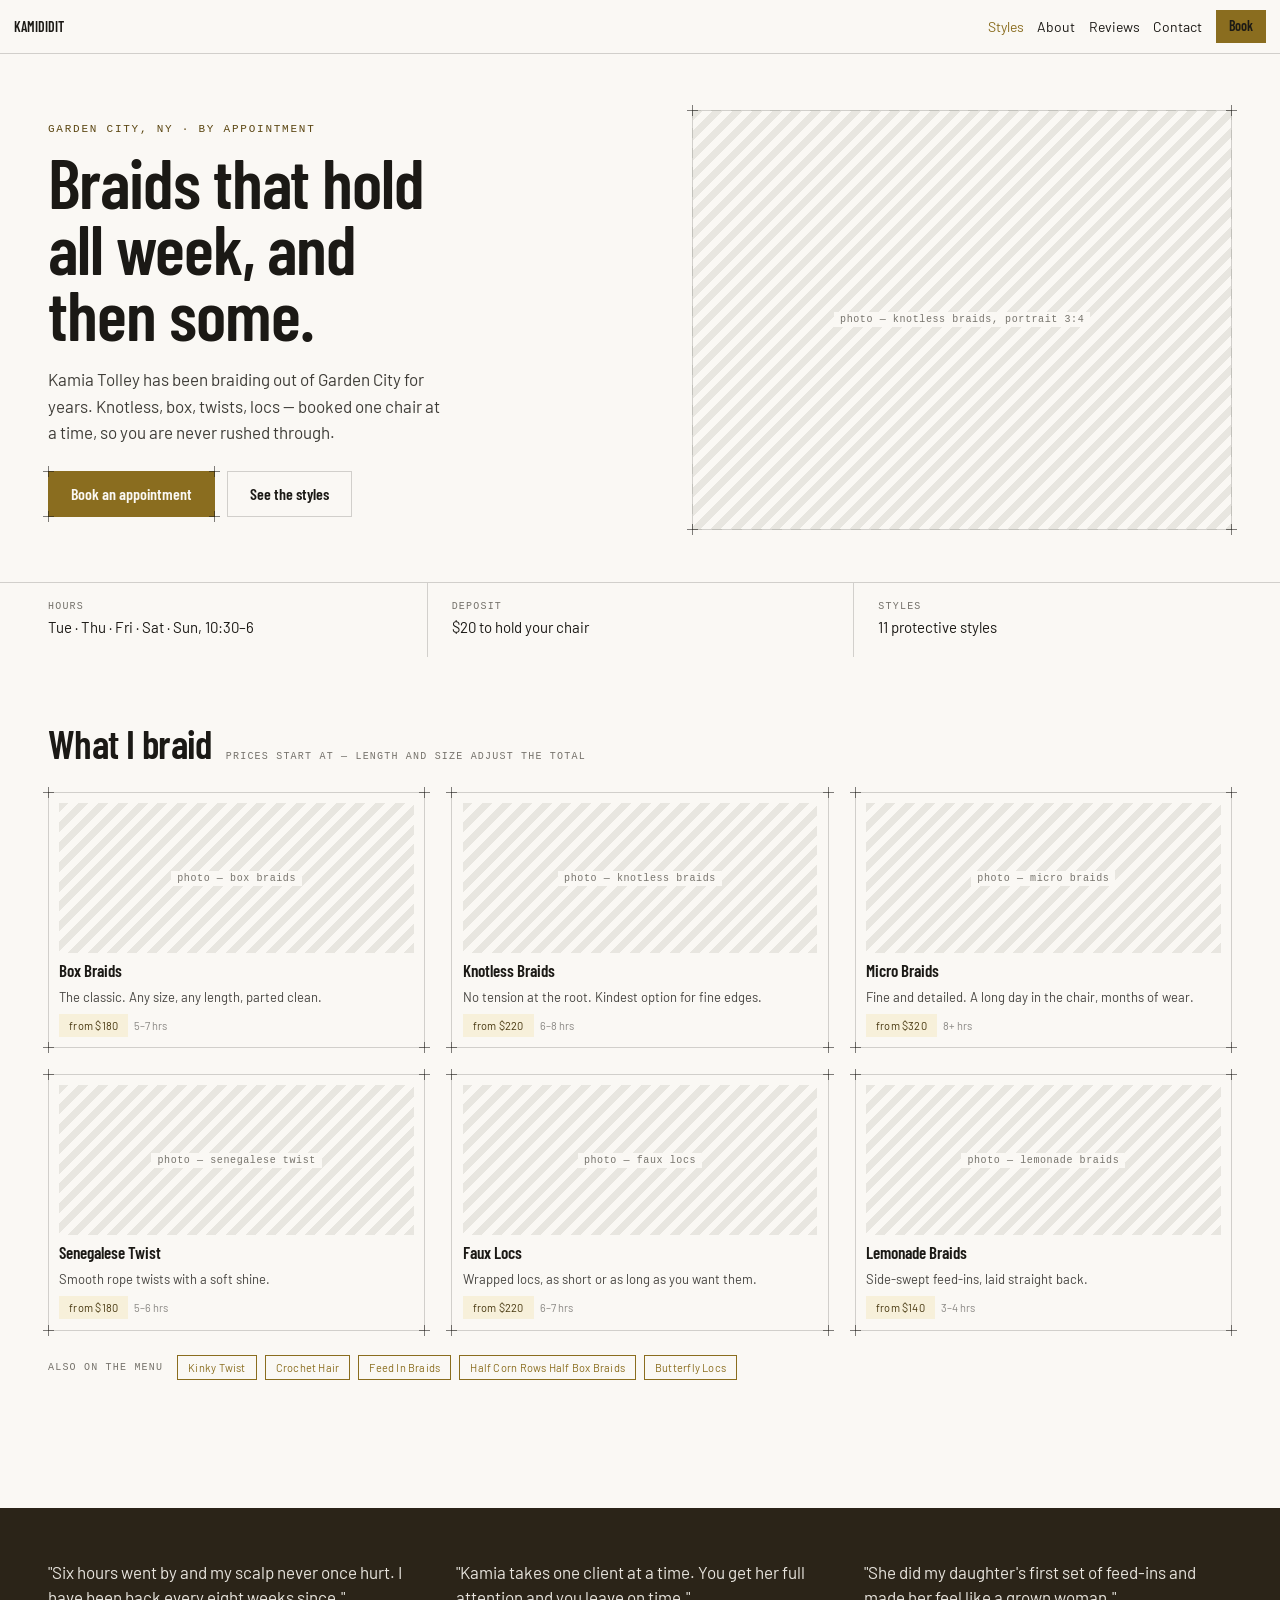
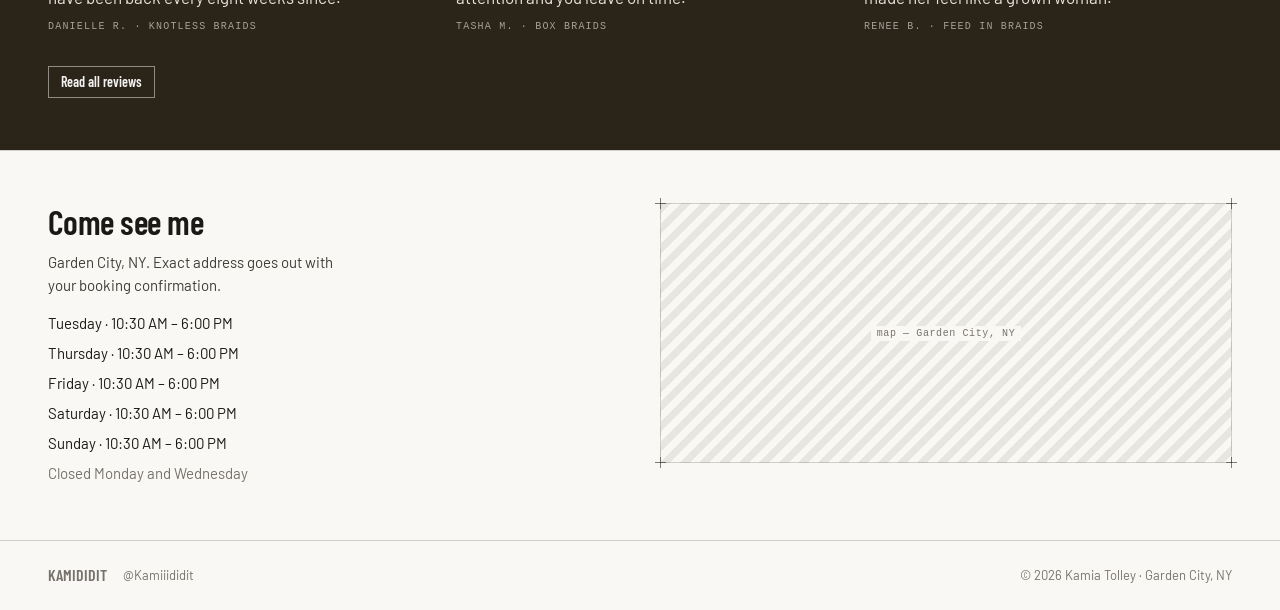
==== index.html @ e4495ba7 "Strip repo down to just the website Moves site/ contents up to the repo root and removes the Claude " ====
<!DOCTYPE html>
<html lang="en">
<head>
<meta charset="utf-8">
<meta name="viewport" content="width=device-width, initial-scale=1">
<title>KamiDidIt — Braiding in Garden City, NY</title>
<meta name="description" content="Kamia Tolley braids out of Garden City, NY — knotless, box, twists and locs, one chair at a time. Book online with a $20 deposit.">
<link rel="stylesheet" href="assets/styles.css">
<link rel="stylesheet" href="assets/site.css">
</head>
<body>

<header class="nav site-nav">
  <a class="nav-brand" href="index.html">KAMIDIDIT</a>
  <nav class="nav-links">
    <a href="index.html" aria-current="page">Styles</a>
    <a href="about.html">About</a>
    <a href="reviews.html">Reviews</a>
    <a href="contact.html">Contact</a>
  </nav>
  <a class="btn btn-primary" href="book.html">Book</a>
  <button class="nav-toggle" id="navToggle" aria-expanded="false" aria-controls="navPanel" aria-label="Menu">
    <svg width="20" height="20" viewBox="0 0 24 24" fill="none" stroke="currentColor" stroke-width="1.5"><path d="M3 6h18M3 12h18M3 18h18"/></svg>
  </button>
  <div class="nav-panel" id="navPanel">
    <a href="index.html" aria-current="page">Styles</a>
    <a href="about.html">About</a>
    <a href="reviews.html">Reviews</a>
    <a href="contact.html">Contact</a>
    <a class="btn btn-primary" href="book.html">Book an appointment</a>
  </div>
</header>

<section class="hero">
  <div>
    <div class="page-kicker">GARDEN CITY, NY · BY APPOINTMENT</div>
    <h1>Braids that hold<br>all week, and<br>then some.</h1>
    <p>Kamia Tolley has been braiding out of Garden City for years. Knotless, box, twists, locs — booked one chair at a time, so you are never rushed through.</p>
    <div class="hero-actions">
      <a class="btn btn-primary blueprint" href="book.html" style="padding:12px 22px;font-size:16px"><i class="corner tl"></i><i class="corner tr"></i><i class="corner bl"></i><i class="corner br"></i>Book an appointment</a>
      <a class="btn btn-secondary" href="#what-i-braid" style="padding:12px 22px;font-size:16px">See the styles</a>
    </div>
  </div>
  <div class="ph blueprint" style="height:420px"><i class="corner tl"></i><i class="corner tr"></i><i class="corner bl"></i><i class="corner br"></i><span>photo — knotless braids, portrait 3:4</span></div>
</section>

<div class="info-strip">
  <div><div class="eyebrow">HOURS</div><div class="value">Tue · Thu · Fri · Sat · Sun, 10:30–6</div></div>
  <div><div class="eyebrow">DEPOSIT</div><div class="value">$20 to hold your chair</div></div>
  <div><div class="eyebrow">STYLES</div><div class="value">11 protective styles</div></div>
</div>

<section class="section" id="what-i-braid">
  <div class="section-title-row">
    <h2 style="font-size:40px;margin:0">What I braid</h2>
    <span class="eyebrow">PRICES START AT — LENGTH AND SIZE ADJUST THE TOTAL</span>
  </div>
  <div class="braid-grid">
    <div class="card blueprint"><i class="corner tl"></i><i class="corner tr"></i><i class="corner bl"></i><i class="corner br"></i>
      <div class="ph" style="height:150px"><span>photo — box braids</span></div>
      <div class="card-title">Box Braids</div><p class="card-body">The classic. Any size, any length, parted clean.</p>
      <div class="card-meta"><span class="tag tag-accent">from $180</span><span>5–7 hrs</span></div></div>
    <div class="card blueprint"><i class="corner tl"></i><i class="corner tr"></i><i class="corner bl"></i><i class="corner br"></i>
      <div class="ph" style="height:150px"><span>photo — knotless braids</span></div>
      <div class="card-title">Knotless Braids</div><p class="card-body">No tension at the root. Kindest option for fine edges.</p>
      <div class="card-meta"><span class="tag tag-accent">from $220</span><span>6–8 hrs</span></div></div>
    <div class="card blueprint"><i class="corner tl"></i><i class="corner tr"></i><i class="corner bl"></i><i class="corner br"></i>
      <div class="ph" style="height:150px"><span>photo — micro braids</span></div>
      <div class="card-title">Micro Braids</div><p class="card-body">Fine and detailed. A long day in the chair, months of wear.</p>
      <div class="card-meta"><span class="tag tag-accent">from $320</span><span>8+ hrs</span></div></div>
    <div class="card blueprint"><i class="corner tl"></i><i class="corner tr"></i><i class="corner bl"></i><i class="corner br"></i>
      <div class="ph" style="height:150px"><span>photo — senegalese twist</span></div>
      <div class="card-title">Senegalese Twist</div><p class="card-body">Smooth rope twists with a soft shine.</p>
      <div class="card-meta"><span class="tag tag-accent">from $180</span><span>5–6 hrs</span></div></div>
    <div class="card blueprint"><i class="corner tl"></i><i class="corner tr"></i><i class="corner bl"></i><i class="corner br"></i>
      <div class="ph" style="height:150px"><span>photo — faux locs</span></div>
      <div class="card-title">Faux Locs</div><p class="card-body">Wrapped locs, as short or as long as you want them.</p>
      <div class="card-meta"><span class="tag tag-accent">from $220</span><span>6–7 hrs</span></div></div>
    <div class="card blueprint"><i class="corner tl"></i><i class="corner tr"></i><i class="corner bl"></i><i class="corner br"></i>
      <div class="ph" style="height:150px"><span>photo — lemonade braids</span></div>
      <div class="card-title">Lemonade Braids</div><p class="card-body">Side-swept feed-ins, laid straight back.</p>
      <div class="card-meta"><span class="tag tag-accent">from $140</span><span>3–4 hrs</span></div></div>
  </div>
  <div class="also-on-menu">
    <span class="eyebrow">ALSO ON THE MENU</span>
    <span class="tag tag-outline">Kinky Twist</span><span class="tag tag-outline">Crochet Hair</span><span class="tag tag-outline">Feed In Braids</span><span class="tag tag-outline">Half Corn Rows Half Box Braids</span><span class="tag tag-outline">Butterfly Locs</span>
  </div>
</section>

<div class="ink-band" style="margin-top:64px">
  <div class="ink-band-grid">
    <div><p class="quote">"Six hours went by and my scalp never once hurt. I have been back every eight weeks since."</p><div class="attrib">DANIELLE R. · KNOTLESS BRAIDS</div></div>
    <div><p class="quote">"Kamia takes one client at a time. You get her full attention and you leave on time."</p><div class="attrib">TASHA M. · BOX BRAIDS</div></div>
    <div><p class="quote">"She did my daughter's first set of feed-ins and made her feel like a grown woman."</p><div class="attrib">RENEE B. · FEED IN BRAIDS</div></div>
  </div>
  <div style="margin-top:34px"><a class="btn" href="reviews.html">Read all reviews</a></div>
</div>

<div class="visit-grid">
  <div>
    <h2 style="font-size:34px;margin:0 0 10px">Come see me</h2>
    <p style="color:var(--color-neutral-800);max-width:36ch">Garden City, NY. Exact address goes out with your booking confirmation.</p>
    <div class="hours-list">
      <div>Tuesday · 10:30 AM – 6:00 PM</div><div>Thursday · 10:30 AM – 6:00 PM</div><div>Friday · 10:30 AM – 6:00 PM</div><div>Saturday · 10:30 AM – 6:00 PM</div><div>Sunday · 10:30 AM – 6:00 PM</div>
      <div class="closed">Closed Monday and Wednesday</div>
    </div>
  </div>
  <div class="ph blueprint" style="height:260px"><i class="corner tl"></i><i class="corner tr"></i><i class="corner bl"></i><i class="corner br"></i><span>map — Garden City, NY</span></div>
</div>

<footer class="site-footer">
  <span class="nav-brand">KAMIDIDIT</span>
  <span>@Kamiiididit</span>
  <span class="copyright">© 2026 Kamia Tolley · Garden City, NY</span>
</footer>

<script src="assets/site.js"></script>
</body>
</html>
---- assets/styles.css ----
/* Industry — design-system tokens and component classes. This file is the source of truth for the system's look; retune it here and see readme.md. */
@import url('https://fonts.googleapis.com/css2?family=Barlow:wght@400;500;700&family=Barlow+Condensed:wght@400;600&display=swap');

:root {
  --color-bg: #f2f2f3;
  --color-surface: #e9e9ea;
  --color-text: #1d1f20;
  --color-accent: #5980a6;
  --color-accent-2: #728fab;
  --color-divider: color-mix(in srgb, #1d1f20 16%, transparent);

  /* Tonal ramps — generated in OKLCH on one shared lightness scale, so the
     same step of any role matches the others in visual value. */
  --color-neutral-100: #f5f5f8;
  --color-neutral-200: #e7e7ea;
  --color-neutral-300: #d4d4d7;
  --color-neutral-400: #b7b7ba;
  --color-neutral-500: #98989b;
  --color-neutral-600: #7a7a7d;
  --color-neutral-700: #5d5d60;
  --color-neutral-800: #424244;
  --color-neutral-900: #2b2b2d;

  --color-accent-100: #eef6ff;
  --color-accent-200: #d6ebff;
  --color-accent-300: #b5d9fd;
  --color-accent-400: #94bce3;
  --color-accent-500: #749dc4;
  --color-accent-600: #597ea3;
  --color-accent-700: #416180;
  --color-accent-800: #2c455d;
  --color-accent-900: #1d2d3d;

  --color-accent-2-100: #eef6ff;
  --color-accent-2-200: #d6ebff;
  --color-accent-2-300: #bdd8f2;
  --color-accent-2-400: #9ebbd8;
  --color-accent-2-500: #7e9cb8;
  --color-accent-2-600: #627d98;
  --color-accent-2-700: #486077;
  --color-accent-2-800: #314457;
  --color-accent-2-900: #1f2d3a;

  --font-heading: "Barlow Condensed", system-ui, sans-serif;
  --font-heading-weight: 600;
  --font-body: "Barlow", system-ui, sans-serif;

  --space-1: 3.4px;
  --space-2: 6.8px;
  --space-3: 10.2px;
  --space-4: 13.6px;
  --space-6: 20.4px;
  --space-8: 27.2px;

  --radius-sm: 2px;
  --radius-md: 4px;
  --radius-lg: 7px;

  /* Elevation — derived from the ground: soft ink-tinted shadows on a
     light theme, a hairline edge + ambient darkness on a dark one. */
  --shadow-sm: 0 1px 2px color-mix(in srgb, #2b2b2d 14%, transparent);
  --shadow-md: 0 3px 10px color-mix(in srgb, #2b2b2d 16%, transparent);
  --shadow-lg: 0 12px 32px color-mix(in srgb, #2b2b2d 22%, transparent);
}

body {
  background: var(--color-bg);
  color: var(--color-text);
  font-family: var(--font-body);
}
h1, h2, h3, h4 { font-family: var(--font-heading); font-weight: var(--font-heading-weight); }

.blueprint {
  position: relative;
  border: 1px solid var(--color-divider);
  border-radius: 0;
}
/* The overlay image treatments (halftone, duotone) clip their overlay
   (overflow:hidden); a blueprint wrapper draws its registration marks
   outside the box, so when both classes share a wrapper the frame must
   win. */
.blueprint.halftone, .blueprint.plate, .blueprint.duotone { overflow: visible; }
.blueprint > .corner {
  position: absolute; width: 11px; height: 11px;
  color: color-mix(in srgb, var(--color-text) 55%, transparent);
}
.blueprint > .corner::before, .blueprint > .corner::after {
  content: ""; position: absolute; background: currentColor;
}
.blueprint > .corner::before { left: 5px; top: 0; width: 1px; height: 100%; }
.blueprint > .corner::after  { top: 5px; left: 0; width: 100%; height: 1px; }
.blueprint > .corner.tl { top: -6px; left: -6px; }
.blueprint > .corner.tr { top: -6px; right: -6px; }
.blueprint > .corner.bl { bottom: -6px; left: -6px; }
.blueprint > .corner.br { bottom: -6px; right: -6px; }

.duotone{position:relative;overflow:hidden}
.duotone::after{content:"";position:absolute;inset:0;pointer-events:none;
  background:var(--color-accent);mix-blend-mode:color}

/* ══════════════════════════════════════════════════════════════════════════
   Components — built with the tokens above. Plain CSS
   on plain HTML: no JavaScript, no build step. Each class is documented in
   readme.md and demonstrated in foundations/ and components/.
   ══════════════════════════════════════════════════════════════════════ */

*, *::before, *::after { box-sizing: border-box; }
body { margin: 0; font-size: 15px; line-height: 1.55; font-weight: 400; }
h1, h2, h3, h4, h5, h6 {
  font-family: var(--font-heading); font-weight: var(--font-heading-weight);
  line-height: 1.12; letter-spacing: -0.015em; margin: 0 0 var(--space-2);
}
h1 { font-size: 42px; }
h2 { font-size: 32px; }
h3 { font-size: 25px; }
h4 { font-size: 20px; }
h5 { font-size: 16px; }
h6 { font-size: 13px; }
h6 { letter-spacing: 0.08em; text-transform: uppercase; }
p { margin: 0 0 var(--space-3); }
a { color: var(--color-accent); text-underline-offset: 3px; }
img { display: block; max-width: 100%; }
figure { margin: 0; }
figcaption {
  font-size: 11px; margin-top: var(--space-1);
  color: color-mix(in srgb, var(--color-text) 55%, transparent);
}
.text-muted { color: color-mix(in srgb, var(--color-text) 55%, transparent); }
:focus { outline: none; }
:focus-visible { outline: 2px solid var(--color-accent); outline-offset: 2px; }
::selection { background: color-mix(in srgb, var(--color-accent) 30%, transparent); }

/* — rules — */
.hr {
  height: 1px; border: 0; margin: var(--space-4) 0;
  background: var(--color-divider);
}

/* — buttons — */
.btn {
  display: inline-flex; align-items: center; justify-content: center; gap: 6px;
  cursor: pointer; text-decoration: none;
  font-family: var(--font-heading); font-weight: var(--font-heading-weight);
  font-size: 14px; line-height: 1.2; color: var(--color-text); /* matches the .input's 14px —
     the pair sits side by side in sign-up rows */
  background: transparent; border: 1px solid transparent;
  padding: var(--space-2) calc(var(--space-3) * 1.2);
  border-radius: var(--radius-md);
}
.btn svg { display: block; }
.btn:disabled { opacity: 0.45; cursor: not-allowed; }
.btn-primary { background: var(--color-accent); color: var(--color-bg); }
.btn-primary:hover { background: var(--color-accent-600); }
.btn-primary:active { background: var(--color-accent-700); }
.btn-secondary { border-color: var(--color-divider); }
.btn-secondary:hover { background: color-mix(in srgb, var(--color-text) 7%, transparent); }
.btn-secondary:active { background: color-mix(in srgb, var(--color-text) 14%, transparent); }
.btn-ghost { color: var(--color-accent); padding-inline: var(--space-1); }
.btn-ghost:hover { background: color-mix(in srgb, var(--color-accent) 10%, transparent); }
.btn-ghost:active { background: color-mix(in srgb, var(--color-accent) 18%, transparent); }
.btn-icon { width: 36px; height: 36px; padding: 0; }
.btn-block { width: 100%; margin-top: var(--space-2); }

/* — forms — */
.field > label {
  display: block; font-size: 12px; margin-bottom: 5px;
  color: color-mix(in srgb, var(--color-text) 70%, transparent);
}
.input {
  width: 100%; min-height: 36px; padding: 6px 10px; font: inherit;
  font-size: 14px; color: var(--color-text); caret-color: var(--color-accent);
  background: var(--color-surface);
  border: 1px solid var(--color-divider); border-radius: var(--radius-md);
}
.input:hover { border-color: color-mix(in srgb, var(--color-text) 45%, transparent); }
.input:focus-visible { border-color: var(--color-accent); outline-offset: 0; }
textarea.input { min-height: 90px; resize: vertical; }
.radio { display: inline-flex; align-items: center; gap: 8px; cursor: pointer; font-size: 14px; }
.radio input, .seg-opt input {
  position: absolute; opacity: 0; width: 0; height: 0; pointer-events: none;
}
.radio .dot {
  width: 16px; height: 16px; flex: none; border-radius: 50%;
  border: 1.5px solid var(--color-divider);
}
.radio:hover .dot { border-color: var(--color-accent); }
.radio input:checked + .dot {
  border-color: var(--color-accent); background: var(--color-accent);
  box-shadow: inset 0 0 0 4px var(--color-bg);
}
.radio input:focus-visible + .dot { outline: 2px solid var(--color-accent); outline-offset: 2px; }
.seg {
  display: inline-flex; overflow: hidden;
  border: 1px solid var(--color-divider); border-radius: var(--radius-md);
}
.seg-opt {
  display: inline-flex; align-items: center; gap: 6px;
  padding: 7px 12px; font-size: 13px; cursor: pointer;
}
.seg-opt + .seg-opt { border-left: 1px solid var(--color-divider); }
.seg-opt:has(input:checked) { background: var(--color-accent); color: var(--color-bg); }
.seg-opt:not(:has(input:checked)):hover { background: color-mix(in srgb, var(--color-text) 7%, transparent); }
.seg-opt:has(input:focus-visible) { outline: 2px solid var(--color-accent); outline-offset: -2px; }

/* — cards — */
.card {
  display: flex; flex-direction: column; gap: var(--space-2);
  padding: var(--space-3); border-radius: var(--radius-md); background: var(--color-surface);
}
.card-kicker { font-size: 10px; letter-spacing: 0.1em; text-transform: uppercase; color: var(--color-accent); }
.card-title {
  font-family: var(--font-heading); font-weight: var(--font-heading-weight);
  font-size: 17px; line-height: 1.2;
}
.card-body { margin: 0; font-size: 13px; opacity: 0.8; flex: 1; }
.card-meta {
  display: flex; align-items: center; gap: 6px; font-size: 11px;
  color: color-mix(in srgb, var(--color-text) 50%, transparent);
}
.elev-sm { box-shadow: var(--shadow-sm); }
.elev-md { box-shadow: var(--shadow-md); }
.elev-lg { box-shadow: var(--shadow-lg); }

/* — tags — */
.tag {
  display: inline-flex; align-items: center; font-size: 11px;
  letter-spacing: 0.02em; padding: 3px 10px;
  border-radius: calc(var(--radius-md) * 0.75);
}
.tag-accent { background: var(--color-accent-100); color: var(--color-accent-800); }
.tag-accent-2 { background: var(--color-accent-2-100); color: var(--color-accent-2-800); }
.tag-neutral { background: var(--color-neutral-100); color: var(--color-neutral-800); }
.tag-outline { border: 1px solid var(--color-accent); color: var(--color-accent); }

/* — navigation — */
.nav {
  display: flex; align-items: center; gap: var(--space-4);
  padding: var(--space-3) var(--space-4);
  border-bottom: none;
}
.nav-brand {
  font-family: var(--font-heading); font-weight: var(--font-heading-weight);
  font-size: 18px; margin-right: auto;
}
.nav a { color: inherit; text-decoration: none; font-size: 14px; }
.nav a:hover, .nav a[aria-current='page'] { color: var(--color-accent); }

/* — tables — */
.table { width: 100%; border-collapse: collapse; font-size: 14px; }
.table th {
  text-align: left; font-size: 11px; letter-spacing: 0.08em; text-transform: uppercase;
  color: color-mix(in srgb, var(--color-text) 60%, transparent);
  padding: var(--space-2); border-bottom: 1px solid var(--color-divider);
}
.table td {
  padding: var(--space-2);
  border-bottom: 1px solid color-mix(in srgb, var(--color-text) 8%, transparent);
}
.table tbody tr:hover { background: color-mix(in srgb, var(--color-text) 4%, transparent); }

/* — dialog — */
.dialog-backdrop {
  position: fixed; inset: 0; display: grid; place-items: center;
  padding: var(--space-4);
  background: color-mix(in srgb, var(--color-neutral-900) 50%, transparent);
}
.dialog {
  width: min(440px, 100%); display: flex; flex-direction: column; gap: var(--space-3);
  padding: var(--space-4); border-radius: var(--radius-lg);
  background: var(--color-surface); box-shadow: var(--shadow-lg);
}
.dialog-title {
  font-family: var(--font-heading); font-weight: var(--font-heading-weight);
  font-size: 20px;
}
.dialog-body { font-size: 14px; opacity: 0.85; }
.dialog-actions { display: flex; justify-content: flex-end; gap: var(--space-2); margin-top: var(--space-2); }

/* — blueprint frame: components are wireframe objects (see .blueprint
     and .corner above) — square, transparent, hairline-bordered — */
.card, .btn, .input, .tag, .seg, .dialog { border-radius: 0; }
.card, .dialog { background: transparent; border: 1px solid var(--color-divider); }
.btn { border: 1px solid var(--color-divider); }
.btn-primary { border-color: var(--color-accent); }
.btn-ghost { border-color: transparent; }
---- assets/site.css ----
/* KamiDidIt — brand layer on top of the Industry design system (styles.css).
   Only tokens + page layout live here; components (.btn, .card, .nav, .tag,
   .table, .field/.input, .seg, .blueprint) come from the design system. */

:root {
  /* Brand override — warm gold-on-cream, light */
  --color-bg: #faf8f4;
  --color-surface: #f1eee7;
  --color-text: #1b1915;
  --color-accent: #8a6d1f;
  --color-accent-2: #8a6d1f;
  --color-divider: color-mix(in srgb, #1b1915 18%, transparent);

  --color-neutral-100: #f5f4f0;
  --color-neutral-200: #e8e6e0;
  --color-neutral-300: #d5d2ca;
  --color-neutral-400: #b6b3aa;
  --color-neutral-500: #94918a;
  --color-neutral-600: #76736c;
  --color-neutral-700: #5a5751;
  --color-neutral-800: #3f3d38;
  --color-neutral-900: #2a2824;

  --color-accent-100: #f7f0da;
  --color-accent-200: #eee2bc;
  --color-accent-300: #e0cd96;
  --color-accent-400: #c2a95f;
  --color-accent-500: #a78a34;
  --color-accent-600: #705818;
  --color-accent-700: #5c4713;
  --color-accent-800: #46360e;
  --color-accent-900: #241b06;

  --color-accent-2-100: #f7f0da;
  --color-accent-2-800: #46360e;

  --shadow-sm: 0 1px 2px rgba(27, 25, 21, .14);
  --shadow-md: 0 3px 10px rgba(27, 25, 21, .16);
  --shadow-lg: 0 12px 32px rgba(27, 25, 21, .22);

  /* Fixed brand ink — the reversed-type band, same in both themes */
  --color-ink: #2b2418;
  --color-ink-text: #f7f4ee;

  --page-pad: 48px;
}

@media (prefers-color-scheme: dark) {
  :root {
    --color-bg: #141310;
    --color-surface: #1e1c18;
    --color-text: #f3f0ea;
    --color-accent: #d9b65a;
    --color-accent-2: #d9b65a;
    --color-divider: color-mix(in srgb, #f3f0ea 20%, transparent);

    --color-neutral-100: #252420;
    --color-neutral-200: #2e2c27;
    --color-neutral-300: #3c3a34;
    --color-neutral-400: #6c6a63;
    --color-neutral-500: #8c8a82;
    --color-neutral-600: #a8a59c;
    --color-neutral-700: #c5c1b8;
    --color-neutral-800: #ded9d0;
    --color-neutral-900: #f4f1ea;

    --color-accent-100: #2c2413;
    --color-accent-200: #3a2f18;
    --color-accent-300: #4c3e1f;
    --color-accent-400: #6d5a2e;
    --color-accent-500: #a88b42;
    --color-accent-600: #e7ca83;
    --color-accent-700: #e4c576;
    --color-accent-800: #f3e5bd;
    --color-accent-900: #1a1509;

    --color-accent-2-100: #2c2413;
    --color-accent-2-800: #f3e5bd;

    --shadow-sm: 0 1px 2px rgba(0, 0, 0, .5);
    --shadow-md: 0 3px 10px rgba(0, 0, 0, .55);
    --shadow-lg: 0 12px 32px rgba(0, 0, 0, .6);
  }
}

html { background: var(--color-bg); }
body { max-width: 1280px; margin: 0 auto; }

/* Primary button text needs to read on the gold fill in both themes —
   the design system's default .btn-primary color is --color-bg, which is
   already right, but keep it explicit where a link isn't a real button. */
.btn-primary { color: var(--color-bg); }

/* — placeholder photo/map blocks — the site ships without real photography
   yet; these mark exactly where it drops in later. — */
.ph {
  position: relative;
  background: repeating-linear-gradient(135deg, var(--color-neutral-200) 0 7px, var(--color-bg) 7px 14px);
  display: grid;
  place-items: center;
  text-align: center;
}
.ph span {
  font: 10px ui-monospace, Menlo, monospace;
  letter-spacing: .06em;
  color: var(--color-neutral-600);
  background: var(--color-bg);
  padding: 2px 6px;
}

/* — site nav — */
.site-nav {
  border-bottom: 1px solid var(--color-divider);
  position: relative;
}
.site-nav .nav-links { display: flex; align-items: center; gap: var(--space-4); }
.nav-toggle {
  display: none;
  margin-left: auto;
  background: none; border: none; cursor: pointer;
  width: 36px; height: 36px; padding: 0;
  color: var(--color-text);
}
.nav-toggle svg { display: block; margin: auto; }
.nav-panel { display: none; }

@media (max-width: 760px) {
  .site-nav .nav-links, .site-nav > .btn-primary { display: none; }
  .nav-toggle { display: block; }
  .site-nav.is-open .nav-panel {
    display: flex; flex-direction: column; gap: 2px;
    position: absolute; top: 100%; left: 0; right: 0;
    background: var(--color-bg);
    border-bottom: 1px solid var(--color-divider);
    padding: var(--space-2) var(--space-4) var(--space-4);
    box-shadow: var(--shadow-md);
    z-index: 20;
  }
  .nav-panel a {
    padding: 12px 4px; color: inherit; text-decoration: none;
    border-bottom: 1px solid color-mix(in srgb, var(--color-text) 8%, transparent);
    font-size: 15px;
  }
  .nav-panel a[aria-current='page'] { color: var(--color-accent); }
  .nav-panel .btn { margin-top: 10px; }
}

/* — page chrome — */
.page-header {
  padding: 52px var(--page-pad) 40px;
  border-bottom: 1px solid var(--color-divider);
}
.page-kicker {
  font: 11px ui-monospace, Menlo, monospace;
  letter-spacing: .16em;
  color: var(--color-accent-700);
  margin-bottom: 14px;
}
.section { padding: 64px var(--page-pad) 0; }
.section:last-of-type { padding-bottom: 64px; }
.section-title-row {
  display: flex; align-items: baseline; gap: 14px; margin-bottom: 26px; flex-wrap: wrap;
}
.eyebrow {
  font: 10px ui-monospace, monospace; letter-spacing: .12em; color: var(--color-neutral-600);
}

/* — homepage hero — */
.hero {
  display: grid; grid-template-columns: 1.05fr .95fr; gap: 48px;
  padding: 56px var(--page-pad) 0; align-items: center;
}
.hero h1 { font-size: 70px; line-height: .94; margin: 0 0 20px; }
.hero p { font-size: 17px; max-width: 40ch; color: var(--color-neutral-800); }
.hero-actions { display: flex; gap: 12px; margin-top: 26px; flex-wrap: wrap; }

.info-strip {
  display: grid; grid-template-columns: repeat(3, 1fr);
  border-top: 1px solid var(--color-divider); margin-top: 52px;
}
.info-strip > div { padding: 18px var(--page-pad); }
.info-strip > div + div { border-left: 1px solid var(--color-divider); padding: 18px 24px; }
.info-strip .eyebrow { margin-bottom: 4px; }
.info-strip .value { font-size: 15px; }

.braid-grid { display: grid; grid-template-columns: repeat(3, 1fr); gap: 26px; }
.also-on-menu { display: flex; flex-wrap: wrap; gap: 8px; margin-top: 24px; align-items: center; }
.also-on-menu .eyebrow { margin-right: 6px; }

.ink-band { background: var(--color-ink); color: var(--color-ink-text); padding: 52px var(--page-pad); }
.ink-band .quote { font-size: 17px; line-height: 1.5; color: rgba(247, 244, 238, .92); }
.ink-band .attrib { font: 10px ui-monospace, monospace; letter-spacing: .12em; color: rgba(247, 244, 238, .6); }
.ink-band-grid { display: grid; grid-template-columns: repeat(3, 1fr); gap: 40px; }
.ink-band .btn { border-color: rgba(247, 244, 238, .5); color: #f2f2f3; }

.visit-grid {
  display: grid; grid-template-columns: 1fr 1fr; gap: 40px;
  padding: 52px var(--page-pad); border-top: 1px solid var(--color-divider);
}
.hours-list { font-size: 15px; line-height: 2; margin-top: 10px; }
.hours-list .closed { color: var(--color-neutral-600); }

.site-footer {
  display: flex; align-items: center; gap: 16px; padding: 22px var(--page-pad);
  border-top: 1px solid var(--color-divider); font-size: 13px; color: var(--color-neutral-600);
  flex-wrap: wrap;
}
.site-footer .nav-brand { margin: 0; font-size: 16px; }
.site-footer .copyright { margin-left: auto; }

/* — about page — */
.about-grid { display: grid; grid-template-columns: 1fr 1fr; gap: 36px; padding: 48px 40px; }
.about-grid h1 { font-size: 52px; line-height: .98; margin: 0 0 18px; }
.about-grid p { font-size: 16px; color: var(--color-neutral-800); }
.about-stats { display: grid; grid-template-columns: 1fr 1fr; gap: 0; margin-top: 26px; border-top: 1px solid var(--color-divider); }
.about-stats > div { padding: 14px 0; }
.about-stats > div:nth-child(n+3) { border-top: 1px solid color-mix(in srgb, var(--color-text) 8%, transparent); }
.about-stats .value { font-family: var(--font-heading); font-size: 20px; }
.prep-grid { display: grid; grid-template-columns: repeat(3, 1fr); gap: 26px; margin-top: 20px; }
.prep-grid h4 { margin: 0 0 6px; }
.prep-grid p { font-size: 14px; color: var(--color-neutral-700); margin: 0; }
.section-rule { padding: 0 40px 48px; }
.section-rule .eyebrow { padding-bottom: 12px; border-bottom: 1px solid var(--color-divider); letter-spacing: .14em; }

/* — reviews page — */
.reviews-header { display: flex; align-items: flex-end; gap: 28px; padding: 44px var(--page-pad) 28px; border-bottom: 1px solid var(--color-divider); flex-wrap: wrap; }
.reviews-header h1 { font-size: 52px; margin: 0; }
.reviews-header .rating { margin-left: auto; text-align: right; }
.reviews-header .rating .num { font-family: var(--font-heading); font-size: 56px; line-height: 1; color: var(--color-accent-700); }
.reviews-grid { display: grid; grid-template-columns: 1fr 1fr; gap: 24px; padding: 32px var(--page-pad) 44px; }

/* — contact page — */
.contact-grid { display: grid; grid-template-columns: 1.2fr .8fr; gap: 40px; padding: 44px var(--page-pad) 56px; }
.contact-grid h1 { font-size: 48px; margin: 0 0 8px; }
.reach-list { font-size: 15px; line-height: 2.1; }

/* — booking wizard — */
.wizard-wrap { display: flex; justify-content: center; padding: 40px 20px 64px; }
.wizard-card { width: 100%; max-width: 420px; background: var(--color-bg); border: 1px solid var(--color-divider); box-shadow: var(--shadow-sm); }
.wizard-head { display: flex; align-items: center; gap: 10px; padding: 14px 16px; border-bottom: 1px solid var(--color-divider); }
.wizard-head .brand { margin: 0 0 0 auto; font-family: var(--font-heading); font-weight: 600; font-size: 15px; }
.wizard-progress { display: grid; grid-template-columns: repeat(4, 1fr); gap: 4px; padding: 0 16px; margin-top: 14px; }
.wizard-progress span { height: 3px; background: var(--color-neutral-300); }
.wizard-progress span.done { background: var(--color-accent); }
.wizard-step { padding: 20px 16px 24px; }
.wizard-step h3 { font-size: 28px; margin: 0 0 4px; }
.wizard-step > p.step-hint { font-size: 14px; color: var(--color-neutral-700); }
.wizard-step[hidden] { display: none; }

.style-list { display: flex; flex-direction: column; gap: 0; margin-top: 10px; }
.style-list .radio { justify-content: space-between; padding: 13px 0; border-bottom: 1px solid color-mix(in srgb, var(--color-text) 9%, transparent); width: 100%; }
.style-list .radio .name { display: flex; gap: 10px; align-items: center; }
.style-list .radio .hrs { color: var(--color-neutral-600); font-size: 13px; }

.field-block { margin-top: 18px; }
.field-block .eyebrow { margin-bottom: 8px; }

.cal-head { display: flex; justify-content: space-between; align-items: center; margin: 16px 0 10px; }
.cal-head .month { font-family: var(--font-heading); font-size: 19px; }
.cal-head .arrows { display: flex; gap: 6px; }
.cal-dow { display: grid; grid-template-columns: repeat(7, 1fr); gap: 4px; font: 10px ui-monospace, monospace; color: var(--color-neutral-600); text-align: center; margin-bottom: 6px; }
.cal-grid { display: grid; grid-template-columns: repeat(7, 1fr); gap: 4px; text-align: center; font-size: 13px; }
.cal-grid button {
  padding: 9px 0; border: 1px solid var(--color-divider); background: var(--color-bg); color: var(--color-text);
  font: inherit; cursor: pointer;
}
.cal-grid button.muted { color: var(--color-neutral-400); border-color: transparent; cursor: default; }
.cal-grid button.selected { background: var(--color-accent); color: var(--color-bg); border-color: var(--color-accent); }
.cal-grid button:disabled { cursor: not-allowed; opacity: .5; }

.time-row { display: flex; gap: 8px; }
.time-row .seg-opt { flex: 1; justify-content: center; border: 1px solid var(--color-divider); min-height: 44px; }

.summary-table td { font-size: 14px; }
.summary-table .total td { font-family: var(--font-heading); font-size: 17px; }
.summary-table .muted td { color: var(--color-neutral-600); }

.confirm-panel { padding: 40px 16px 48px; text-align: center; }
.confirm-panel .mark { width: 56px; height: 56px; margin: 0 auto 18px; border: 1px solid var(--color-accent); display: grid; place-items: center; color: var(--color-accent); }
.confirm-panel h3 { font-size: 26px; margin: 0 0 10px; }
.confirm-panel p { color: var(--color-neutral-700); font-size: 14px; }

/* — responsive — */
@media (max-width: 900px) {
  :root { --page-pad: 24px; }
  .hero, .about-grid, .visit-grid, .contact-grid { grid-template-columns: 1fr; }
  .hero { padding-top: 40px; }
  .hero .ph { order: -1; height: 300px !important; }
  .braid-grid { grid-template-columns: repeat(2, 1fr); }
  .ink-band-grid, .reviews-grid, .prep-grid { grid-template-columns: 1fr; }
  .info-strip { grid-template-columns: 1fr; }
  .info-strip > div + div { border-left: none; border-top: 1px solid var(--color-divider); }
  .reviews-header .rating { margin-left: 0; text-align: left; }
  .hero h1 { font-size: 48px; }
}
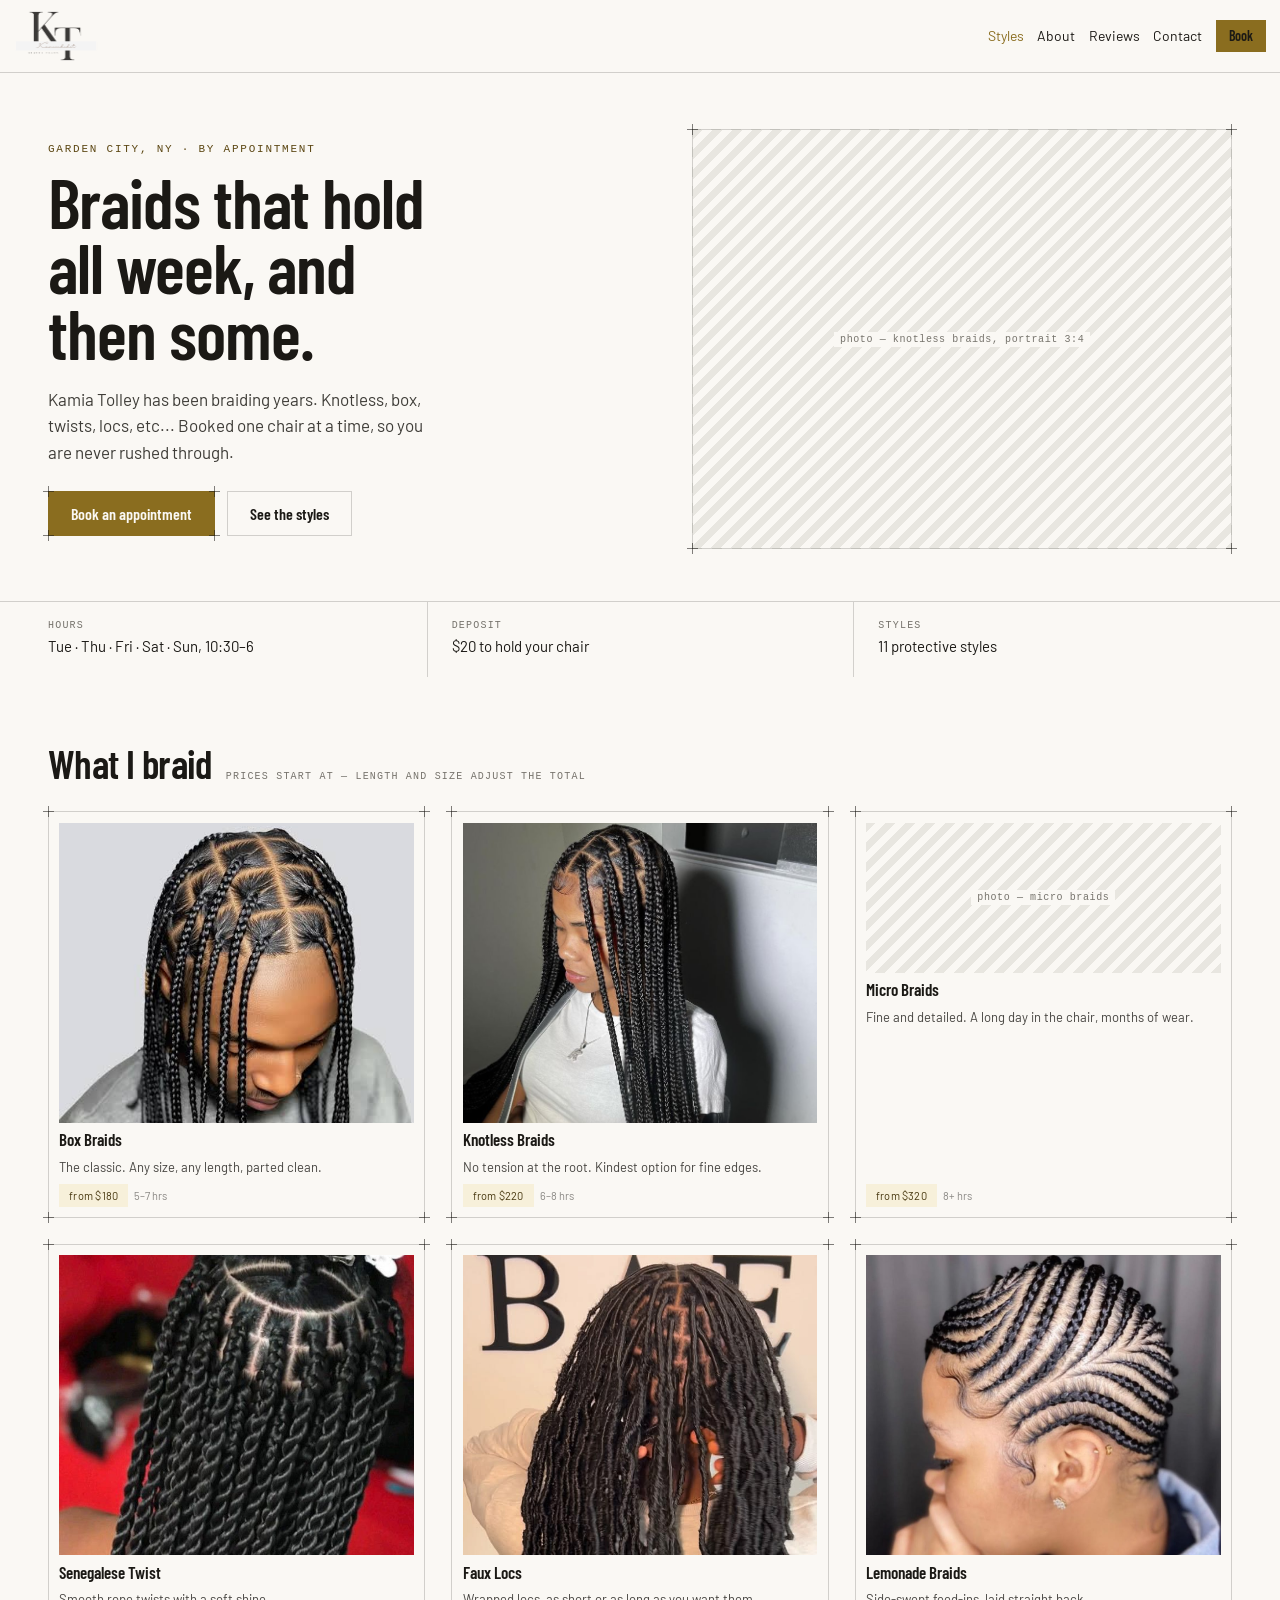
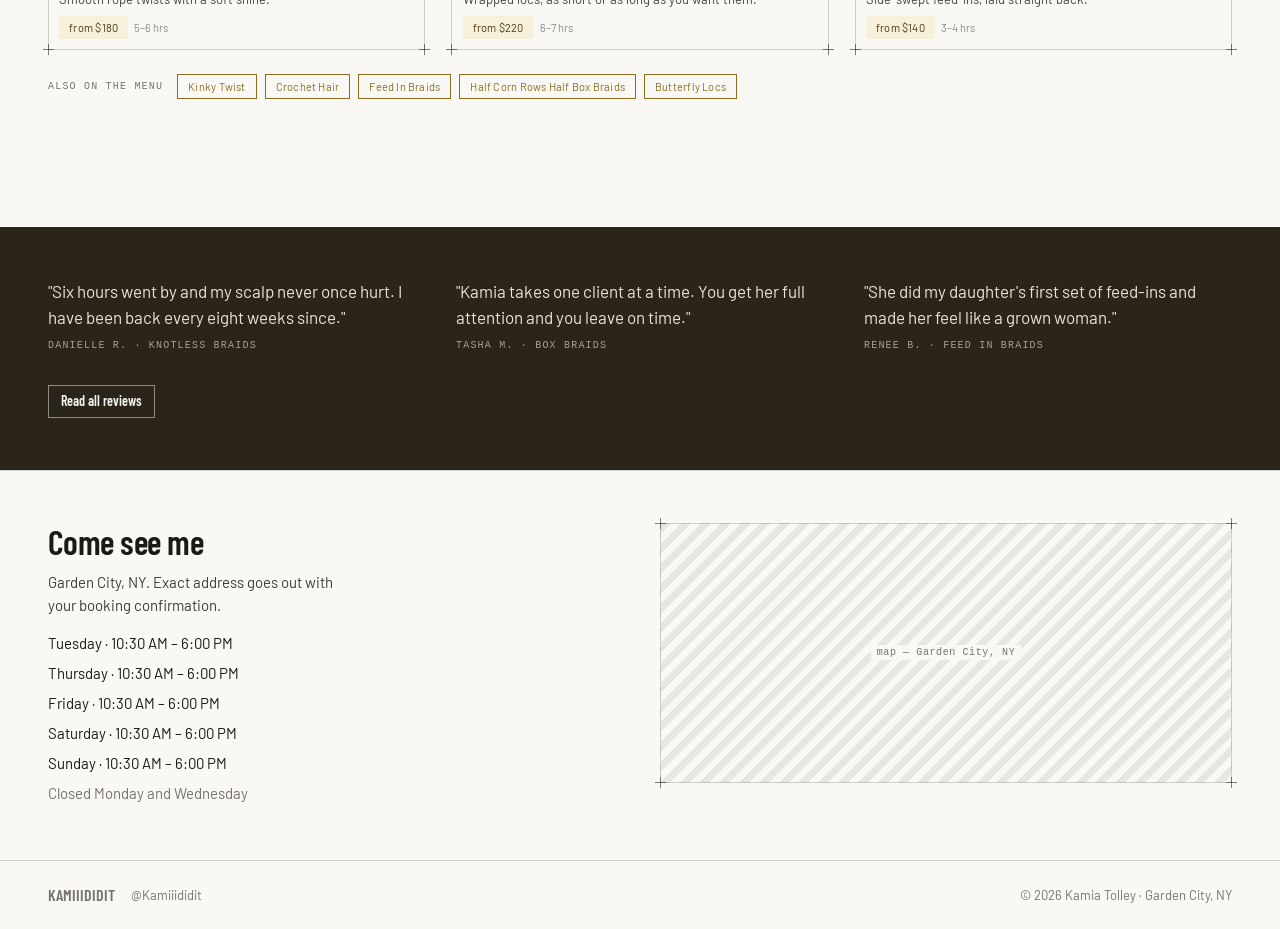
==== commit 175d3dd4: "Photos" ====
--- a/index.html
+++ b/index.html
@@ -11,7 +11,7 @@
 <body>
 
 <header class="nav site-nav">
-  <a class="nav-brand" href="index.html">KAMIDIDIT</a>
+  <a class="nav-brand" href="index.html"><img class="nav-logo" src="assets/logo.png" alt="KamiiiDidIt"></a>
   <nav class="nav-links">
     <a href="index.html" aria-current="page">Styles</a>
     <a href="about.html">About</a>
@@ -35,7 +35,7 @@
   <div>
     <div class="page-kicker">GARDEN CITY, NY · BY APPOINTMENT</div>
     <h1>Braids that hold<br>all week, and<br>then some.</h1>
-    <p>Kamia Tolley has been braiding out of Garden City for years. Knotless, box, twists, locs — booked one chair at a time, so you are never rushed through.</p>
+    <p>Kamia Tolley has been braiding years. Knotless, box, twists, locs, etc... Booked one chair at a time, so you are never rushed through.</p>
     <div class="hero-actions">
       <a class="btn btn-primary blueprint" href="book.html" style="padding:12px 22px;font-size:16px"><i class="corner tl"></i><i class="corner tr"></i><i class="corner bl"></i><i class="corner br"></i>Book an appointment</a>
       <a class="btn btn-secondary" href="#what-i-braid" style="padding:12px 22px;font-size:16px">See the styles</a>
@@ -57,11 +57,11 @@
   </div>
   <div class="braid-grid">
     <div class="card blueprint"><i class="corner tl"></i><i class="corner tr"></i><i class="corner bl"></i><i class="corner br"></i>
-      <div class="ph" style="height:150px"><span>photo — box braids</span></div>
+      <img class="card-photo" src="assets/img/box-braids.jpg" alt="Box braids" style="object-position: center 20%;">
       <div class="card-title">Box Braids</div><p class="card-body">The classic. Any size, any length, parted clean.</p>
       <div class="card-meta"><span class="tag tag-accent">from $180</span><span>5–7 hrs</span></div></div>
     <div class="card blueprint"><i class="corner tl"></i><i class="corner tr"></i><i class="corner bl"></i><i class="corner br"></i>
-      <div class="ph" style="height:150px"><span>photo — knotless braids</span></div>
+      <img class="card-photo" src="assets/img/knotless-braids.jpg" alt="Knotless braids" style="object-position: center 10%;">
       <div class="card-title">Knotless Braids</div><p class="card-body">No tension at the root. Kindest option for fine edges.</p>
       <div class="card-meta"><span class="tag tag-accent">from $220</span><span>6–8 hrs</span></div></div>
     <div class="card blueprint"><i class="corner tl"></i><i class="corner tr"></i><i class="corner bl"></i><i class="corner br"></i>
@@ -69,15 +69,15 @@
       <div class="card-title">Micro Braids</div><p class="card-body">Fine and detailed. A long day in the chair, months of wear.</p>
       <div class="card-meta"><span class="tag tag-accent">from $320</span><span>8+ hrs</span></div></div>
     <div class="card blueprint"><i class="corner tl"></i><i class="corner tr"></i><i class="corner bl"></i><i class="corner br"></i>
-      <div class="ph" style="height:150px"><span>photo — senegalese twist</span></div>
+      <img class="card-photo" src="assets/img/senegalese-twist.jpg" alt="Senegalese twist" style="object-position: center 5%;">
       <div class="card-title">Senegalese Twist</div><p class="card-body">Smooth rope twists with a soft shine.</p>
       <div class="card-meta"><span class="tag tag-accent">from $180</span><span>5–6 hrs</span></div></div>
     <div class="card blueprint"><i class="corner tl"></i><i class="corner tr"></i><i class="corner bl"></i><i class="corner br"></i>
-      <div class="ph" style="height:150px"><span>photo — faux locs</span></div>
+      <img class="card-photo" src="assets/img/faux-locs.jpg" alt="Faux locs" style="object-position: center 10%;">
       <div class="card-title">Faux Locs</div><p class="card-body">Wrapped locs, as short or as long as you want them.</p>
       <div class="card-meta"><span class="tag tag-accent">from $220</span><span>6–7 hrs</span></div></div>
     <div class="card blueprint"><i class="corner tl"></i><i class="corner tr"></i><i class="corner bl"></i><i class="corner br"></i>
-      <div class="ph" style="height:150px"><span>photo — lemonade braids</span></div>
+      <img class="card-photo" src="assets/img/lemonade-braids.jpg" alt="Lemonade braids" style="object-position: center 5%;">
       <div class="card-title">Lemonade Braids</div><p class="card-body">Side-swept feed-ins, laid straight back.</p>
       <div class="card-meta"><span class="tag tag-accent">from $140</span><span>3–4 hrs</span></div></div>
   </div>
@@ -109,7 +109,7 @@
 </div>
 
 <footer class="site-footer">
-  <span class="nav-brand">KAMIDIDIT</span>
+  <span class="nav-brand">KAMIIIDIDIT</span>
   <span>@Kamiiididit</span>
   <span class="copyright">© 2026 Kamia Tolley · Garden City, NY</span>
 </footer>
--- a/assets/site.css
+++ b/assets/site.css
@@ -38,49 +38,11 @@
   --shadow-md: 0 3px 10px rgba(27, 25, 21, .16);
   --shadow-lg: 0 12px 32px rgba(27, 25, 21, .22);
 
-  /* Fixed brand ink — the reversed-type band, same in both themes */
+  /* Fixed brand ink — the reversed-type band */
   --color-ink: #2b2418;
   --color-ink-text: #f7f4ee;
 
   --page-pad: 48px;
-}
-
-@media (prefers-color-scheme: dark) {
-  :root {
-    --color-bg: #141310;
-    --color-surface: #1e1c18;
-    --color-text: #f3f0ea;
-    --color-accent: #d9b65a;
-    --color-accent-2: #d9b65a;
-    --color-divider: color-mix(in srgb, #f3f0ea 20%, transparent);
-
-    --color-neutral-100: #252420;
-    --color-neutral-200: #2e2c27;
-    --color-neutral-300: #3c3a34;
-    --color-neutral-400: #6c6a63;
-    --color-neutral-500: #8c8a82;
-    --color-neutral-600: #a8a59c;
-    --color-neutral-700: #c5c1b8;
-    --color-neutral-800: #ded9d0;
-    --color-neutral-900: #f4f1ea;
-
-    --color-accent-100: #2c2413;
-    --color-accent-200: #3a2f18;
-    --color-accent-300: #4c3e1f;
-    --color-accent-400: #6d5a2e;
-    --color-accent-500: #a88b42;
-    --color-accent-600: #e7ca83;
-    --color-accent-700: #e4c576;
-    --color-accent-800: #f3e5bd;
-    --color-accent-900: #1a1509;
-
-    --color-accent-2-100: #2c2413;
-    --color-accent-2-800: #f3e5bd;
-
-    --shadow-sm: 0 1px 2px rgba(0, 0, 0, .5);
-    --shadow-md: 0 3px 10px rgba(0, 0, 0, .55);
-    --shadow-lg: 0 12px 32px rgba(0, 0, 0, .6);
-  }
 }
 
 html { background: var(--color-bg); }
@@ -114,6 +76,7 @@
   position: relative;
 }
 .site-nav .nav-links { display: flex; align-items: center; gap: var(--space-4); }
+.nav-logo { display: block; height: 52px; width: auto; }
 .nav-toggle {
   display: none;
   margin-left: auto;
@@ -184,6 +147,8 @@
 .info-strip .value { font-size: 15px; }
 
 .braid-grid { display: grid; grid-template-columns: repeat(3, 1fr); gap: 26px; }
+.card-photo { height: 300px; width: 100%; object-fit: cover; display: block; }
+.card-photo-seat { height: 100%; width: 100%; object-fit: cover; display: block; }
 .also-on-menu { display: flex; flex-wrap: wrap; gap: 8px; margin-top: 24px; align-items: center; }
 .also-on-menu .eyebrow { margin-right: 6px; }
 
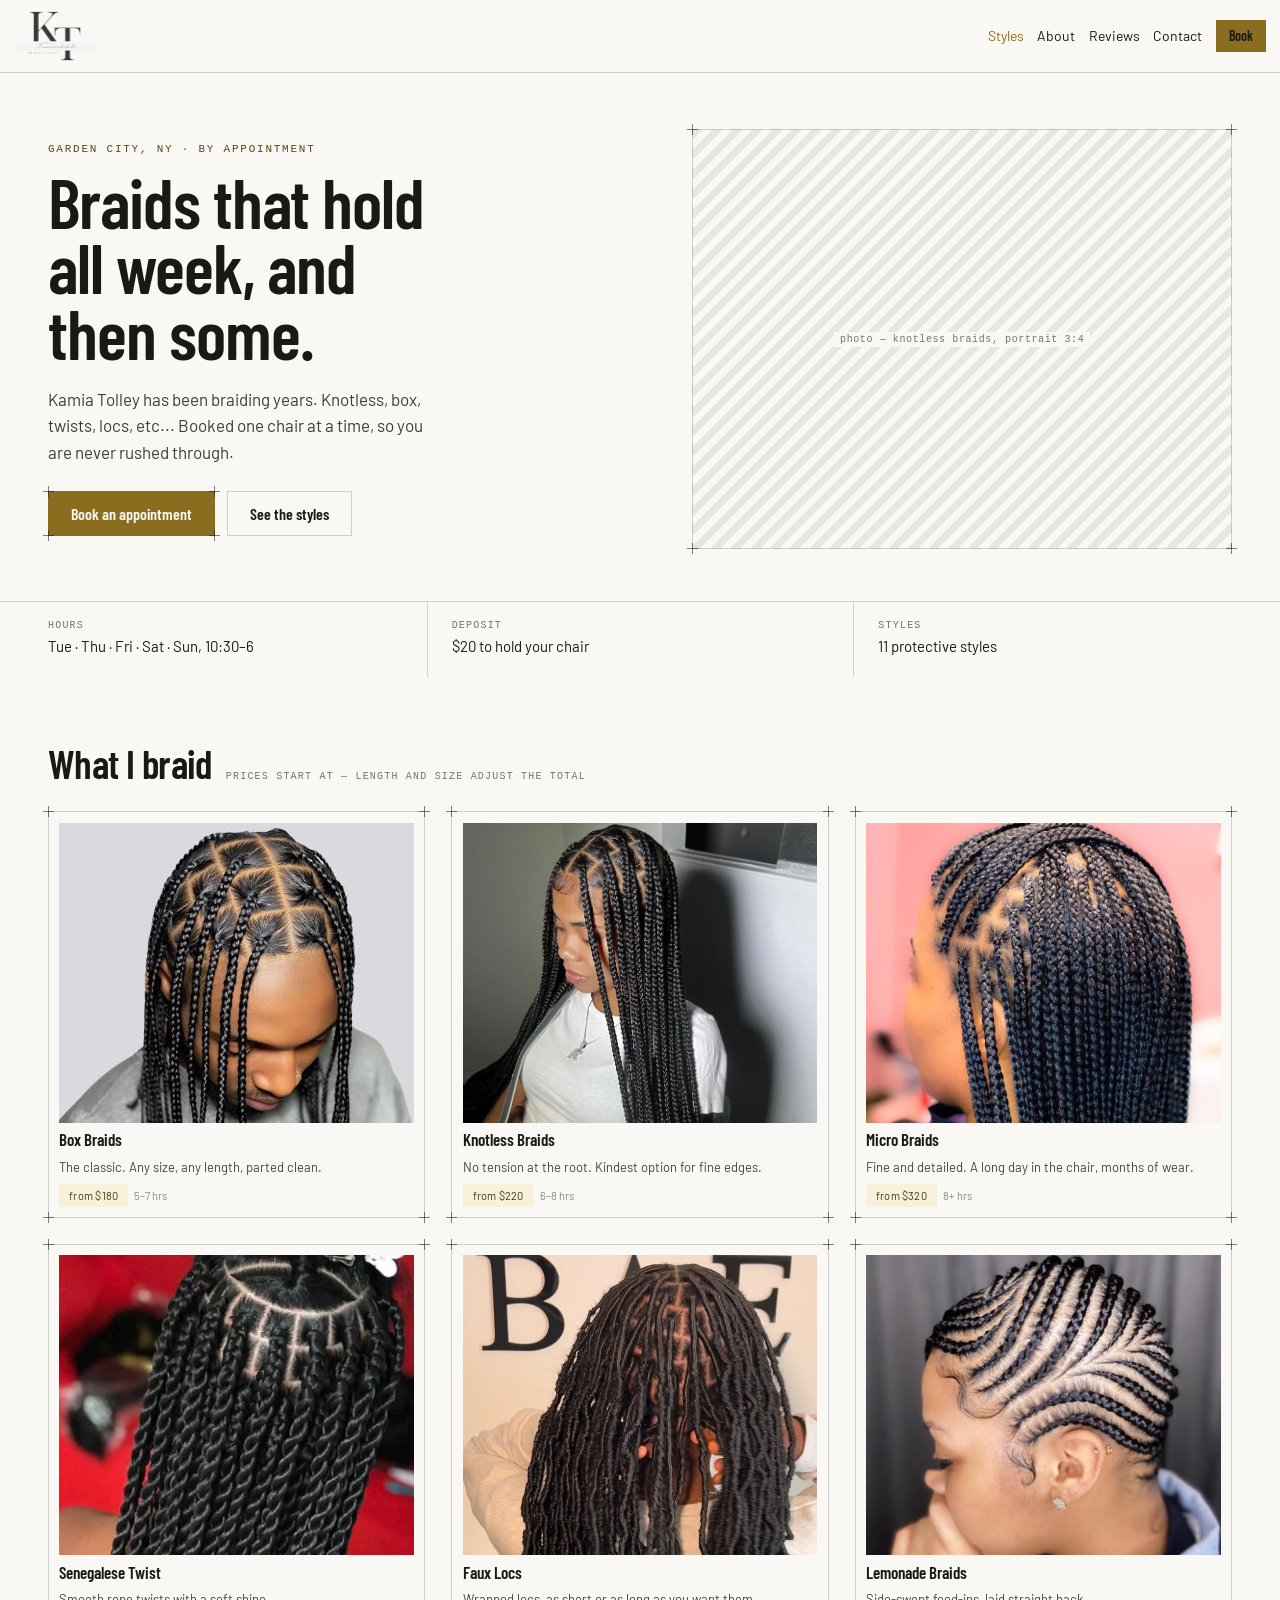
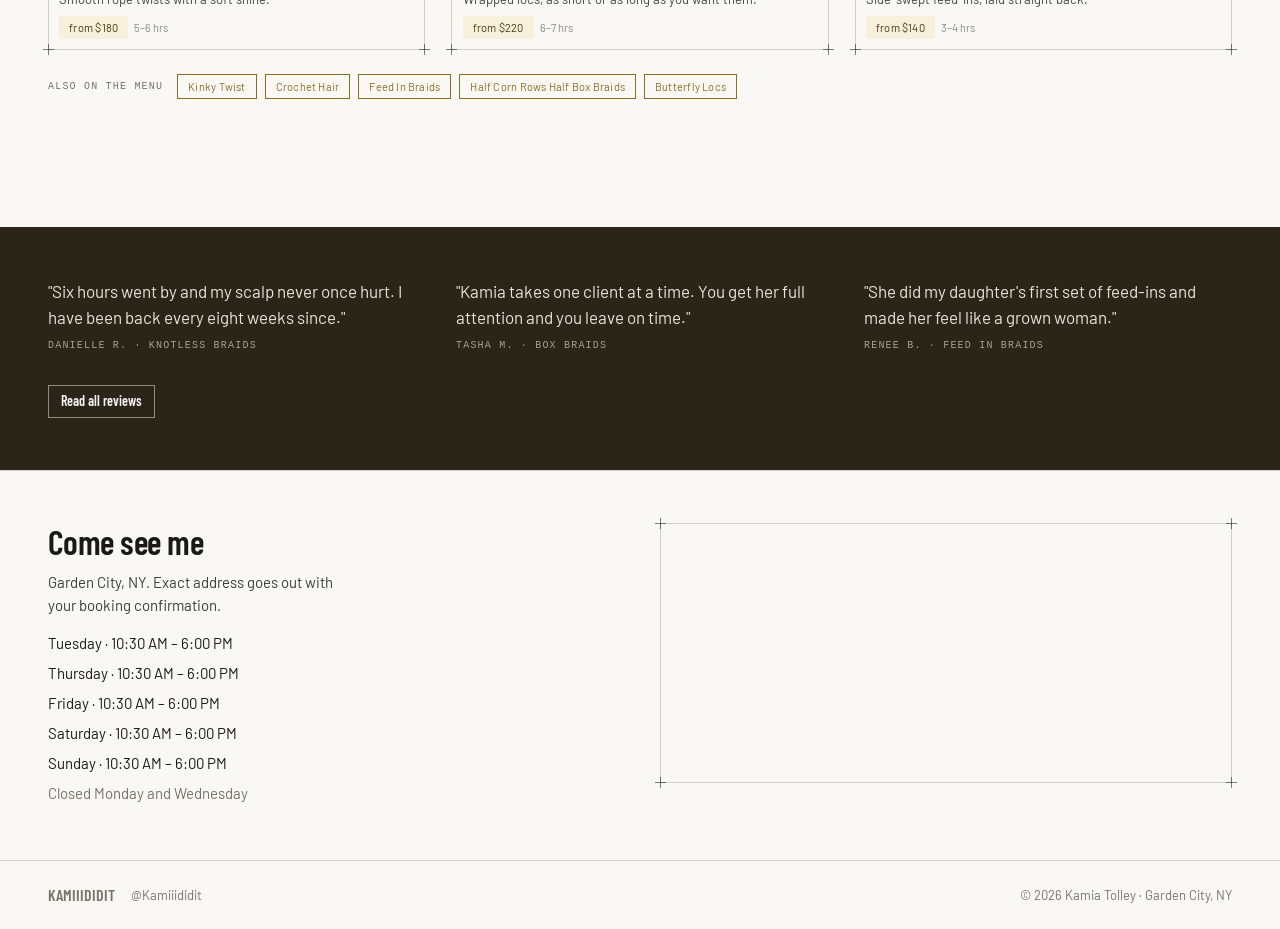
==== commit da216ad0: "Length-based durations, dynamic time slots, functional calendar, and real map - Booking wizard: cale" ====
--- a/index.html
+++ b/index.html
@@ -65,7 +65,7 @@
       <div class="card-title">Knotless Braids</div><p class="card-body">No tension at the root. Kindest option for fine edges.</p>
       <div class="card-meta"><span class="tag tag-accent">from $220</span><span>6–8 hrs</span></div></div>
     <div class="card blueprint"><i class="corner tl"></i><i class="corner tr"></i><i class="corner bl"></i><i class="corner br"></i>
-      <div class="ph" style="height:150px"><span>photo — micro braids</span></div>
+      <img class="card-photo" src="assets/img/micro.jpg" alt="Micro Braids" style="object-position: center 5%;">
       <div class="card-title">Micro Braids</div><p class="card-body">Fine and detailed. A long day in the chair, months of wear.</p>
       <div class="card-meta"><span class="tag tag-accent">from $320</span><span>8+ hrs</span></div></div>
     <div class="card blueprint"><i class="corner tl"></i><i class="corner tr"></i><i class="corner bl"></i><i class="corner br"></i>
@@ -105,7 +105,7 @@
       <div class="closed">Closed Monday and Wednesday</div>
     </div>
   </div>
-  <div class="ph blueprint" style="height:260px"><i class="corner tl"></i><i class="corner tr"></i><i class="corner bl"></i><i class="corner br"></i><span>map — Garden City, NY</span></div>
+  <div class="blueprint" style="height:260px"><i class="corner tl"></i><i class="corner tr"></i><i class="corner bl"></i><i class="corner br"></i><iframe src="https://maps.google.com/maps?q=Garden%20City%2C%20NY&z=13&output=embed" width="100%" height="100%" style="border:0;display:block" loading="lazy" referrerpolicy="no-referrer-when-downgrade" title="Map of Garden City, NY"></iframe></div>
 </div>
 
 <footer class="site-footer">
--- a/assets/site.css
+++ b/assets/site.css
@@ -233,8 +233,8 @@
 .cal-grid button.selected { background: var(--color-accent); color: var(--color-bg); border-color: var(--color-accent); }
 .cal-grid button:disabled { cursor: not-allowed; opacity: .5; }
 
-.time-row { display: flex; gap: 8px; }
-.time-row .seg-opt { flex: 1; justify-content: center; border: 1px solid var(--color-divider); min-height: 44px; }
+.time-row { display: flex; flex-wrap: wrap; gap: 8px; }
+.time-row .seg-opt { flex: 1 1 30%; justify-content: center; border: 1px solid var(--color-divider); min-height: 44px; }
 
 .summary-table td { font-size: 14px; }
 .summary-table .total td { font-family: var(--font-heading); font-size: 17px; }
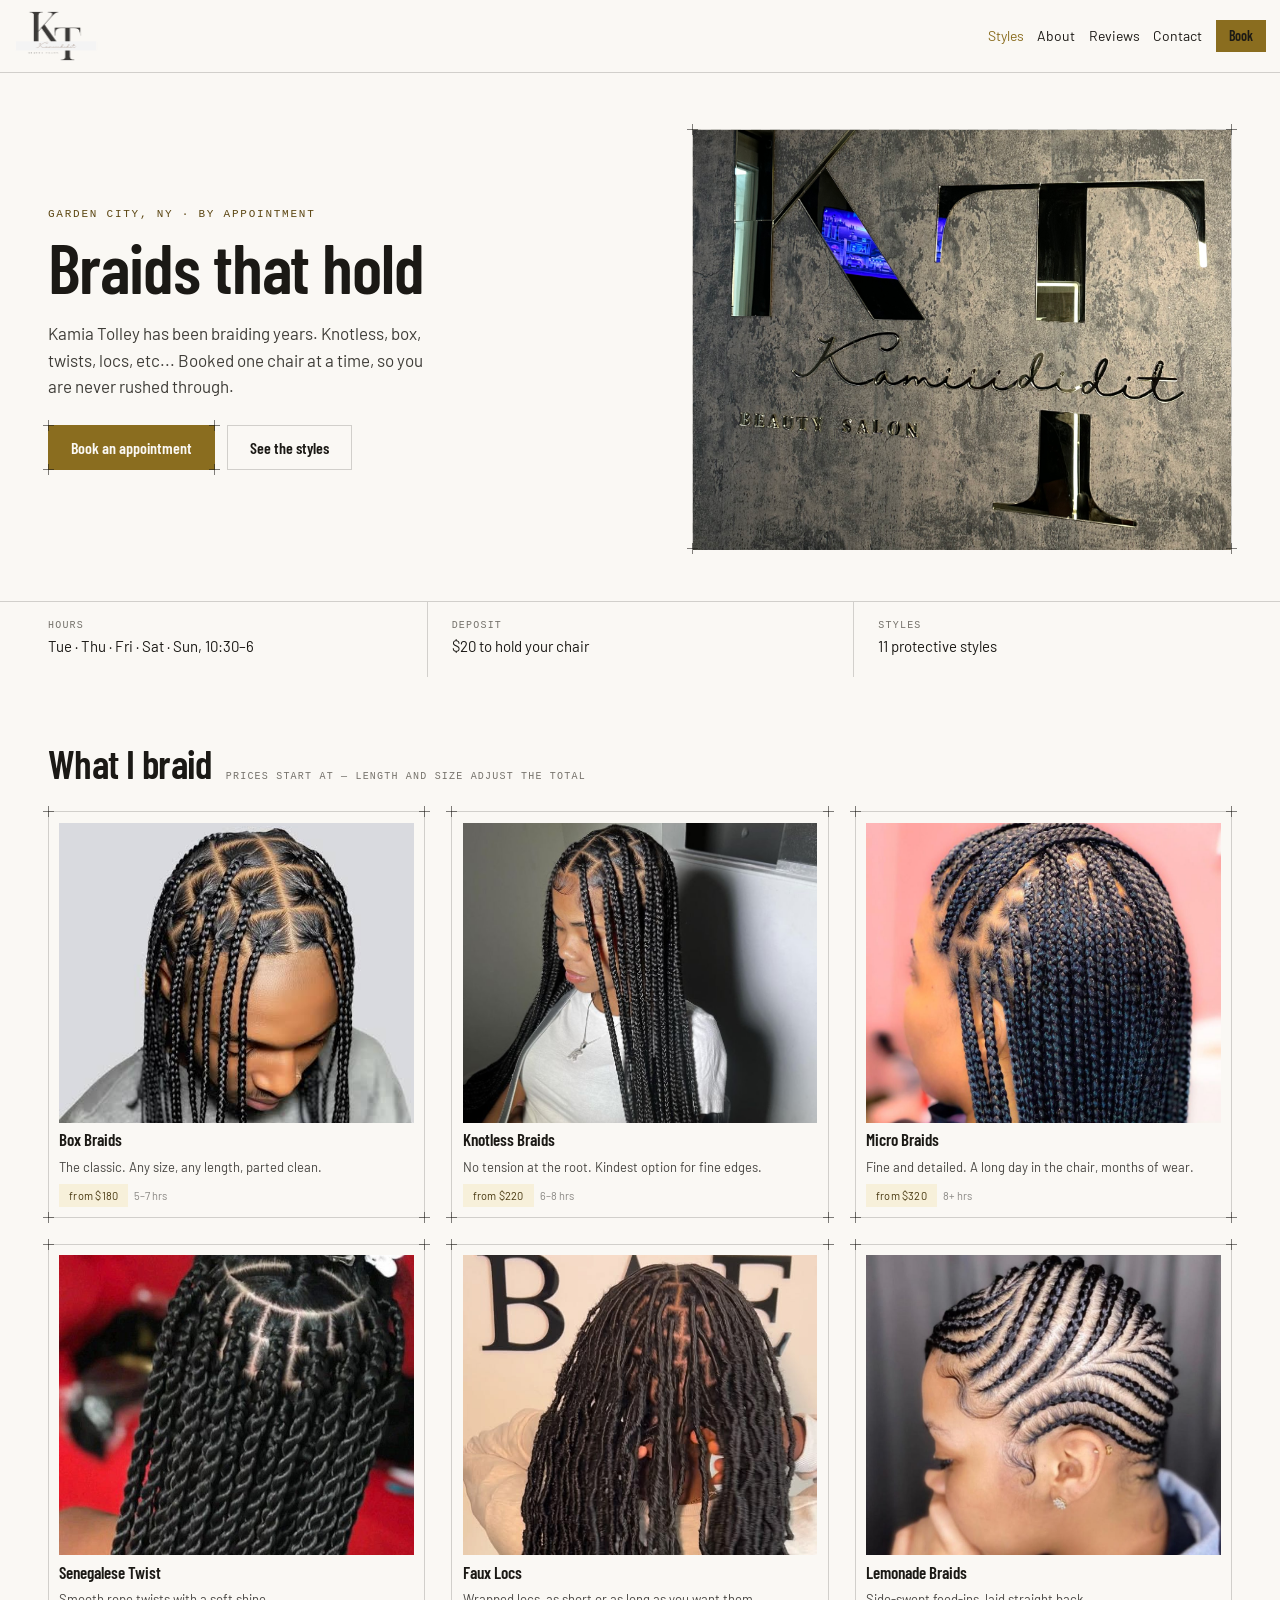
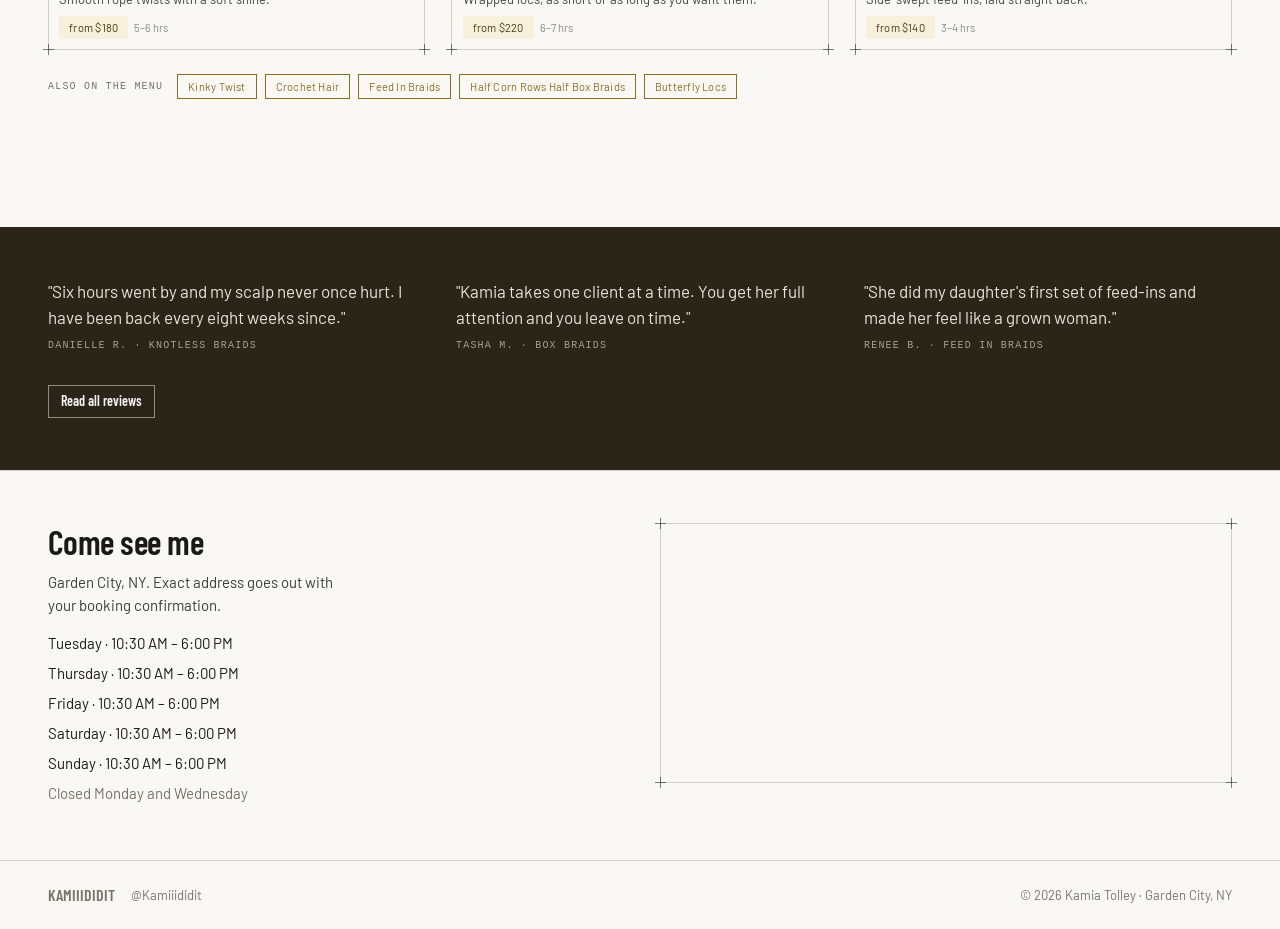
==== commit a149f2e7: "Front Photo" ====
--- a/index.html
+++ b/index.html
@@ -34,15 +34,16 @@
 <section class="hero">
   <div>
     <div class="page-kicker">GARDEN CITY, NY · BY APPOINTMENT</div>
-    <h1>Braids that hold<br>all week, and<br>then some.</h1>
+    <h1>Braids that hold</h1>
     <p>Kamia Tolley has been braiding years. Knotless, box, twists, locs, etc... Booked one chair at a time, so you are never rushed through.</p>
     <div class="hero-actions">
       <a class="btn btn-primary blueprint" href="book.html" style="padding:12px 22px;font-size:16px"><i class="corner tl"></i><i class="corner tr"></i><i class="corner bl"></i><i class="corner br"></i>Book an appointment</a>
       <a class="btn btn-secondary" href="#what-i-braid" style="padding:12px 22px;font-size:16px">See the styles</a>
     </div>
   </div>
-  <div class="ph blueprint" style="height:420px"><i class="corner tl"></i><i class="corner tr"></i><i class="corner bl"></i><i class="corner br"></i><span>photo — knotless braids, portrait 3:4</span></div>
-</section>
+  <div class="ph blueprint" style="height:420px"><i class="corner tl"></i><i class="corner tr"></i><i class="corner bl"></i><i class="corner br"></i>
+    <img class = "card-photo-me" src = "assets/img/Wall-Logo.jpeg" alt = "Wall-Logo" style="object-position: center 80%;">
+  </div></section>
 
 <div class="info-strip">
   <div><div class="eyebrow">HOURS</div><div class="value">Tue · Thu · Fri · Sat · Sun, 10:30–6</div></div>
--- a/assets/site.css
+++ b/assets/site.css
@@ -149,6 +149,7 @@
 .braid-grid { display: grid; grid-template-columns: repeat(3, 1fr); gap: 26px; }
 .card-photo { height: 300px; width: 100%; object-fit: cover; display: block; }
 .card-photo-seat { height: 100%; width: 100%; object-fit: cover; display: block; }
+.card-photo-me {height: 420px; width: 100%; object-fit: cover; display: block;}
 .also-on-menu { display: flex; flex-wrap: wrap; gap: 8px; margin-top: 24px; align-items: center; }
 .also-on-menu .eyebrow { margin-right: 6px; }
 
